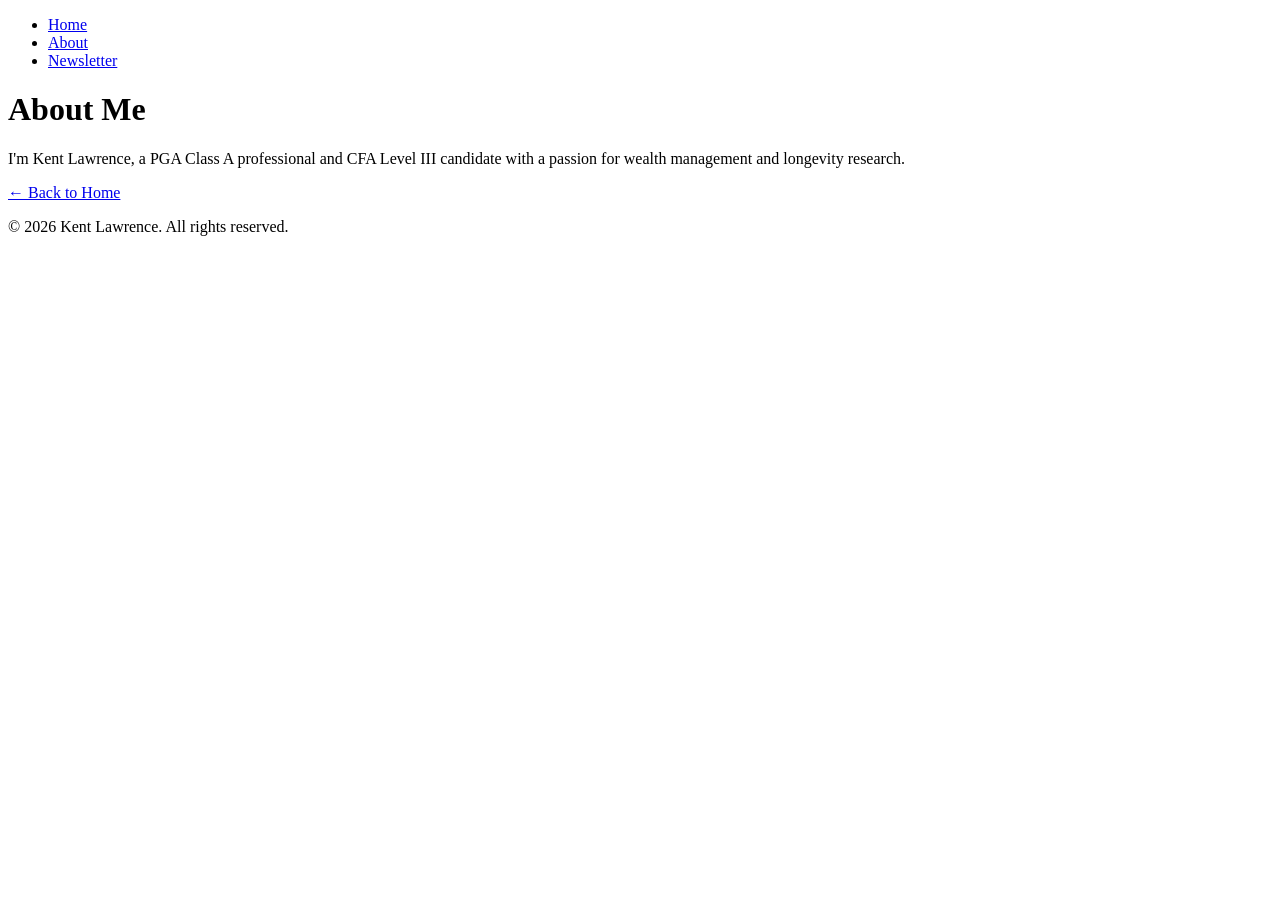
==== about.html @ 8d7f850c "Initial website setup: home, about, and resources pages with styling" ====
<!DOCTYPE html>
<html lang="en">
<head>
    <meta charset="UTF-8">
    <meta name="viewport" content="width=device-width, initial-scale=1.0">
    <title>About - The Askloutos Letter</title>
    <link rel="stylesheet" href="css/style.css">
</head>
<body>
    <header>
        <nav>
            <ul>
                <li><a href="index.html">Home</a></li>
                <li><a href="about.html">About</a></li>
                <li><a href="https://newsletter.askloutos.com">Newsletter</a></li>
            </ul>
        </nav>
    </header>

    <main>
        <h1>About Me</h1>
        <p>I'm Kent Lawrence, a PGA Class A professional and CFA Level III candidate with a passion for wealth management and longevity research.</p>
        <p><a href="index.html">← Back to Home</a></p>
    </main>

    <footer>
        <p>&copy; 2026 Kent Lawrence. All rights reserved.</p>
    </footer>
</body>
</html>
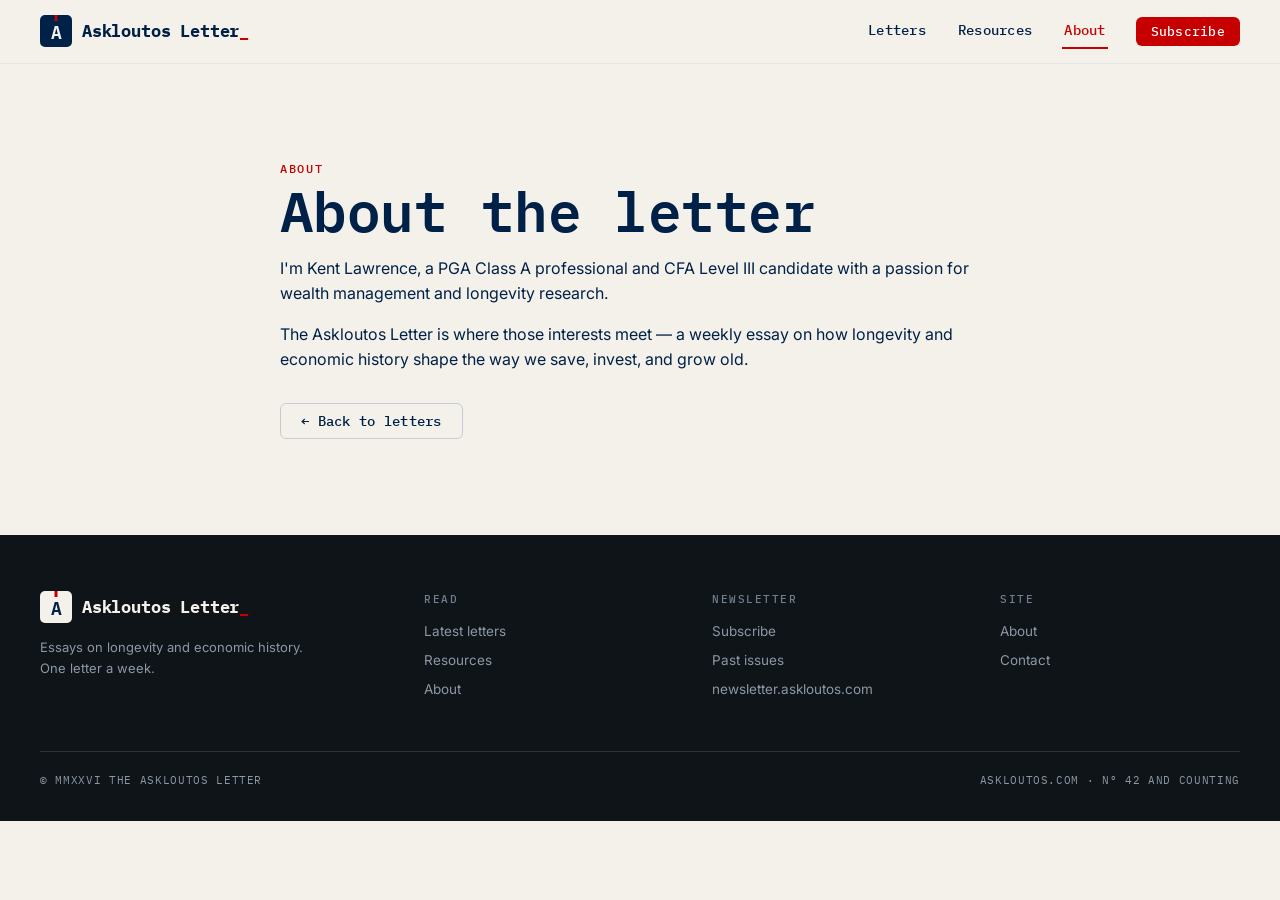
==== commit adfc2d52: "Phase 1: Responsive homepage, about, resources with design system Co-Authored-By: Claude Opus 4.8 <n" ====
--- a/about.html
+++ b/about.html
@@ -7,24 +7,70 @@
     <link rel="stylesheet" href="css/style.css">
 </head>
 <body>
-    <header>
-        <nav>
-            <ul>
-                <li><a href="index.html">Home</a></li>
-                <li><a href="about.html">About</a></li>
-                <li><a href="https://newsletter.askloutos.com">Newsletter</a></li>
-            </ul>
-        </nav>
+    <header class="site-header">
+        <div class="nav-inner">
+            <a class="brand" href="index.html">
+                <span class="brand-mark">A</span>
+                <span class="brand-word">Askloutos Letter<i>_</i></span>
+            </a>
+            <input type="checkbox" id="nav-toggle" class="nav-toggle-input">
+            <label for="nav-toggle" class="nav-toggle" aria-label="Menu"><span></span></label>
+            <nav class="nav-links">
+                <a class="nav-link" href="index.html">Letters</a>
+                <a class="nav-link" href="resources.html">Resources</a>
+                <a class="nav-link is-active" href="about.html">About</a>
+                <a class="btn btn-accent btn-sm nav-cta" href="https://newsletter.askloutos.com">Subscribe</a>
+            </nav>
+        </div>
     </header>
 
     <main>
-        <h1>About Me</h1>
-        <p>I'm Kent Lawrence, a PGA Class A professional and CFA Level III candidate with a passion for wealth management and longevity research.</p>
-        <p><a href="index.html">← Back to Home</a></p>
+        <section class="section">
+            <div class="container-narrow">
+                <div class="kicker">ABOUT</div>
+                <h1>About the letter</h1>
+                <p>I'm Kent Lawrence, a PGA Class A professional and CFA Level III candidate with a passion for wealth management and longevity research.</p>
+                <p>The Askloutos Letter is where those interests meet — a weekly essay on how longevity and economic history shape the way we save, invest, and grow old.</p>
+                <div class="mt-6">
+                    <a class="btn btn-secondary" href="index.html">← Back to letters</a>
+                </div>
+            </div>
+        </section>
     </main>
 
-    <footer>
-        <p>&copy; 2026 Kent Lawrence. All rights reserved.</p>
+    <footer class="site-footer">
+        <div class="footer-inner">
+            <div class="footer-grid">
+                <div class="footer-brand">
+                    <a class="brand brand-inverse" href="index.html">
+                        <span class="brand-mark">A</span>
+                        <span class="brand-word">Askloutos Letter<i>_</i></span>
+                    </a>
+                    <p>Essays on longevity and economic history. One letter a week.</p>
+                </div>
+                <div class="footer-col">
+                    <div class="footer-col-title">READ</div>
+                    <a href="index.html">Latest letters</a>
+                    <a href="resources.html">Resources</a>
+                    <a href="about.html">About</a>
+                </div>
+                <div class="footer-col">
+                    <div class="footer-col-title">NEWSLETTER</div>
+                    <a href="https://newsletter.askloutos.com/subscribe">Subscribe</a>
+                    <a href="https://newsletter.askloutos.com">Past issues</a>
+                    <a href="https://newsletter.askloutos.com">newsletter.askloutos.com</a>
+                </div>
+                <div class="footer-col">
+                    <div class="footer-col-title">SITE</div>
+                    <a href="about.html">About</a>
+                    <a href="mailto:kent.law0923@gmail.com">Contact</a>
+                </div>
+            </div>
+            <div class="footer-legal">
+                <span>© MMXXVI THE ASKLOUTOS LETTER</span>
+                <span>ASKLOUTOS.COM · Nº 42 AND COUNTING</span>
+            </div>
+        </div>
     </footer>
 </body>
 </html>
--- a/css/style.css
+++ b/css/style.css
@@ -0,0 +1,22 @@
+/* ============================================================
+   THE ASKLOUTOS LETTER — stylesheet index
+   Single entry point loaded by every page (<link href="css/style.css">).
+   Imports the design-system files in dependency order.
+   tokens.css MUST come first — everything else references its vars.
+   ============================================================ */
+
+@import url('tokens.css');                    /* colors, type, spacing, base elements */
+
+/* Layout */
+@import url('layout-grid.css');
+@import url('layout-flex.css');
+@import url('layout-spacing.css');
+@import url('responsive-breakpoints.css');
+
+/* Components */
+@import url('components-navigation.css');
+@import url('components-hero.css');
+@import url('components-cards.css');
+@import url('components-buttons.css');
+@import url('components-forms.css');
+@import url('components-footer.css');
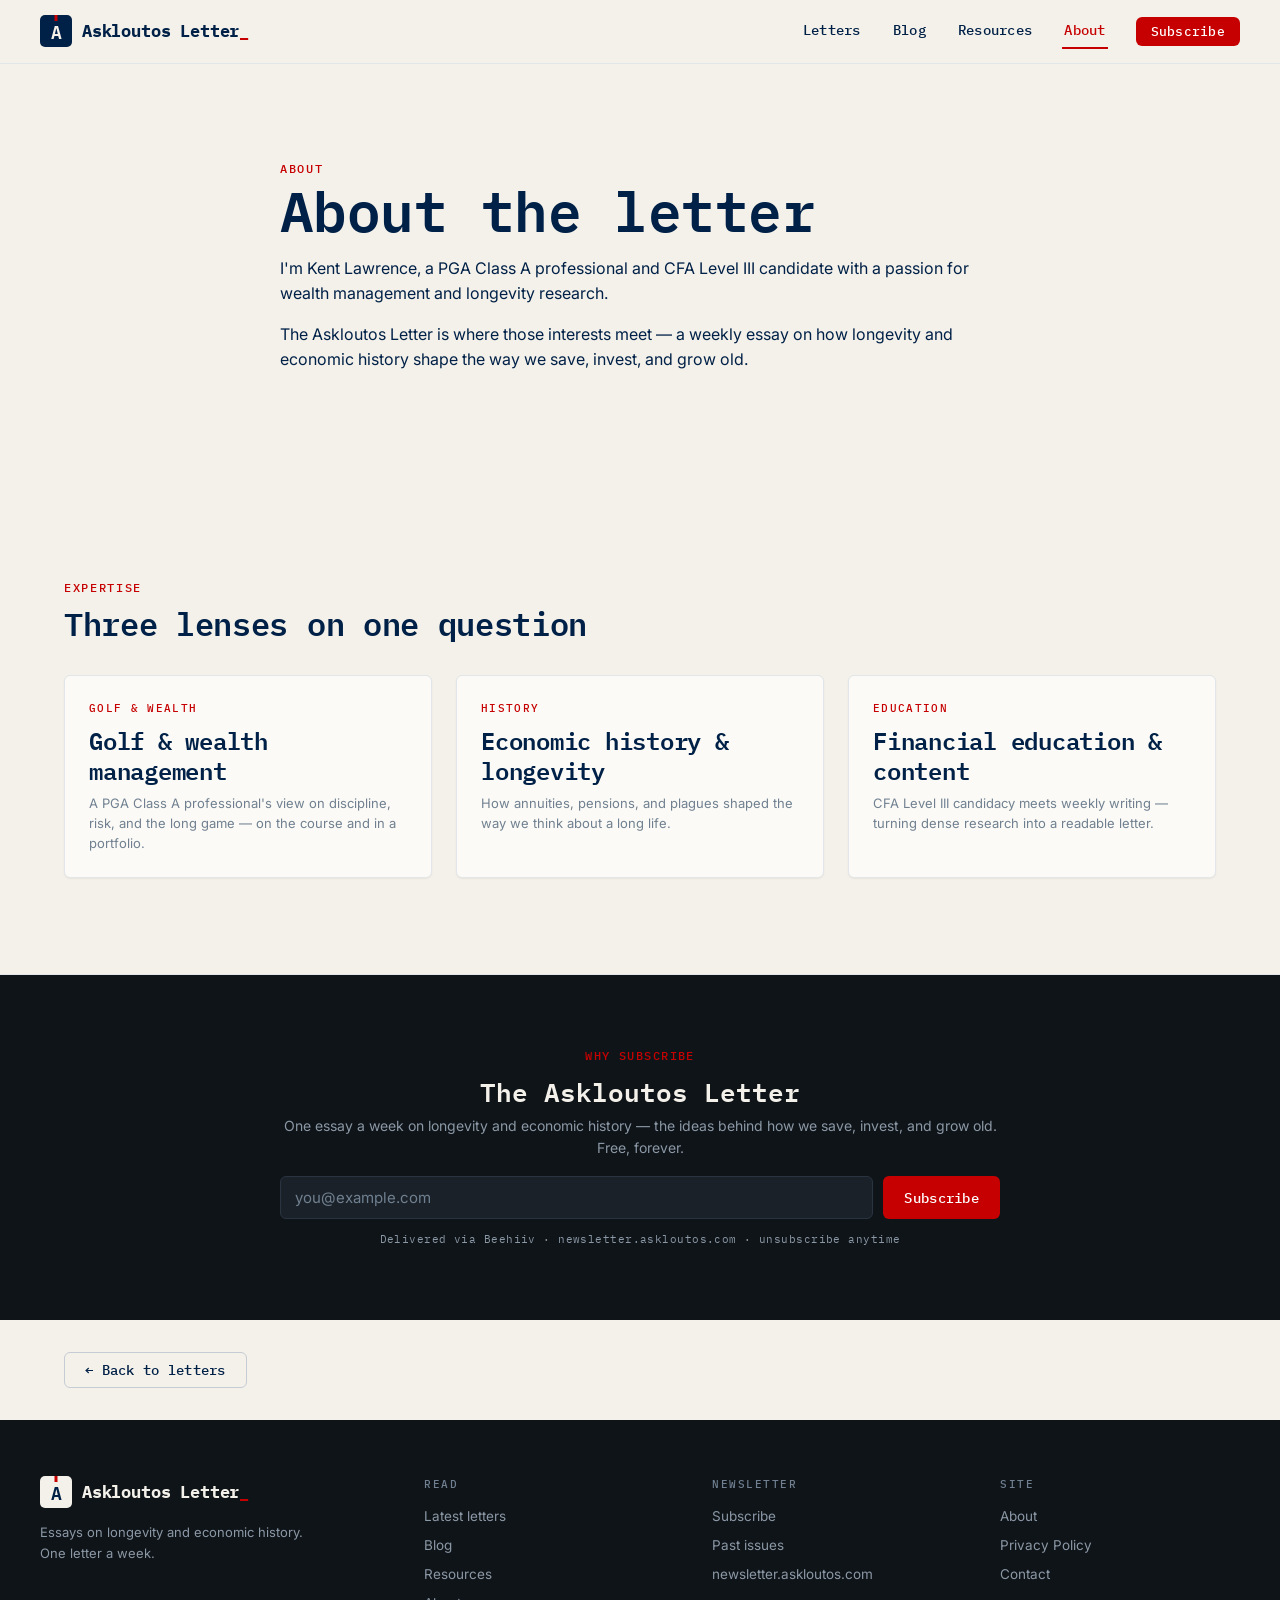
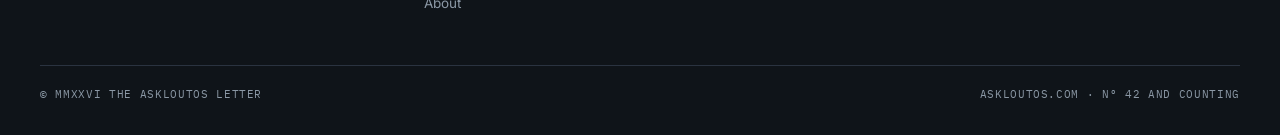
==== commit 409488ee: "Phase 1: Add SEO metadata, Blog nav, homepage/about sections - Adds description/keywords/OG/canonica" ====
--- a/about.html
+++ b/about.html
@@ -3,7 +3,16 @@
 <head>
     <meta charset="UTF-8">
     <meta name="viewport" content="width=device-width, initial-scale=1.0">
-    <title>About - The Askloutos Letter</title>
+    <title>About Kent Lawrence | Askloutos</title>
+    <meta name="description" content="Learn about Kent Lawrence, PGA professional and CFA Level III candidate exploring longevity, economics, and wealth management.">
+    <meta name="keywords" content="longevity, economics, financial history, wealth management, Kent Lawrence">
+    <meta name="author" content="Kent Lawrence">
+    <link rel="canonical" href="https://askloutos.com/about.html">
+    <meta property="og:title" content="About Kent Lawrence | Askloutos">
+    <meta property="og:description" content="PGA professional and CFA Level III candidate exploring longevity, economics, and wealth management.">
+    <meta property="og:type" content="website">
+    <meta property="og:url" content="https://askloutos.com/about.html">
+    <meta property="og:image" content="https://askloutos.com/assets/logo-combined.svg">
     <link rel="stylesheet" href="css/style.css">
 </head>
 <body>
@@ -17,6 +26,7 @@
             <label for="nav-toggle" class="nav-toggle" aria-label="Menu"><span></span></label>
             <nav class="nav-links">
                 <a class="nav-link" href="index.html">Letters</a>
+                <a class="nav-link" href="blog.html">Blog</a>
                 <a class="nav-link" href="resources.html">Resources</a>
                 <a class="nav-link is-active" href="about.html">About</a>
                 <a class="btn btn-accent btn-sm nav-cta" href="https://newsletter.askloutos.com">Subscribe</a>
@@ -31,11 +41,53 @@
                 <h1>About the letter</h1>
                 <p>I'm Kent Lawrence, a PGA Class A professional and CFA Level III candidate with a passion for wealth management and longevity research.</p>
                 <p>The Askloutos Letter is where those interests meet — a weekly essay on how longevity and economic history shape the way we save, invest, and grow old.</p>
-                <div class="mt-6">
-                    <a class="btn btn-secondary" href="index.html">← Back to letters</a>
+            </div>
+        </section>
+
+        <!-- Expertise pillars -->
+        <section class="section section-rule">
+            <div class="container">
+                <div class="kicker mb-2">EXPERTISE</div>
+                <h2 class="mb-6">Three lenses on one question</h2>
+                <div class="card-grid">
+                    <div class="card">
+                        <div class="post-card-kicker">Golf &amp; wealth</div>
+                        <h3 class="mt-2 mb-2">Golf &amp; wealth management</h3>
+                        <p class="text-small m-0">A PGA Class A professional's view on discipline, risk, and the long game — on the course and in a portfolio.</p>
+                    </div>
+                    <div class="card">
+                        <div class="post-card-kicker">History</div>
+                        <h3 class="mt-2 mb-2">Economic history &amp; longevity</h3>
+                        <p class="text-small m-0">How annuities, pensions, and plagues shaped the way we think about a long life.</p>
+                    </div>
+                    <div class="card">
+                        <div class="post-card-kicker">Education</div>
+                        <h3 class="mt-2 mb-2">Financial education &amp; content</h3>
+                        <p class="text-small m-0">CFA Level III candidacy meets weekly writing — turning dense research into a readable letter.</p>
+                    </div>
                 </div>
             </div>
         </section>
+
+        <!-- Newsletter pitch -->
+        <section class="signup-band">
+            <div class="signup-band-inner">
+                <div class="signup signup-dark">
+                    <div class="signup-kicker">WHY SUBSCRIBE</div>
+                    <div class="signup-heading">The Askloutos Letter</div>
+                    <p class="signup-sub">One essay a week on longevity and economic history — the ideas behind how we save, invest, and grow old. Free, forever.</p>
+                    <form class="signup-row" action="https://newsletter.askloutos.com/subscribe" method="get">
+                        <input class="input input-dark" type="email" name="email" placeholder="you@example.com" aria-label="Email address">
+                        <button class="btn btn-accent" type="submit">Subscribe</button>
+                    </form>
+                    <div class="signup-legal">Delivered via Beehiiv · newsletter.askloutos.com · unsubscribe anytime</div>
+                </div>
+            </div>
+        </section>
+
+        <div class="container mt-6 mb-6">
+            <a class="btn btn-secondary" href="index.html">← Back to letters</a>
+        </div>
     </main>
 
     <footer class="site-footer">
@@ -51,6 +103,7 @@
                 <div class="footer-col">
                     <div class="footer-col-title">READ</div>
                     <a href="index.html">Latest letters</a>
+                    <a href="blog.html">Blog</a>
                     <a href="resources.html">Resources</a>
                     <a href="about.html">About</a>
                 </div>
@@ -63,6 +116,7 @@
                 <div class="footer-col">
                     <div class="footer-col-title">SITE</div>
                     <a href="about.html">About</a>
+                    <a href="privacy.html">Privacy Policy</a>
                     <a href="mailto:kent.law0923@gmail.com">Contact</a>
                 </div>
             </div>
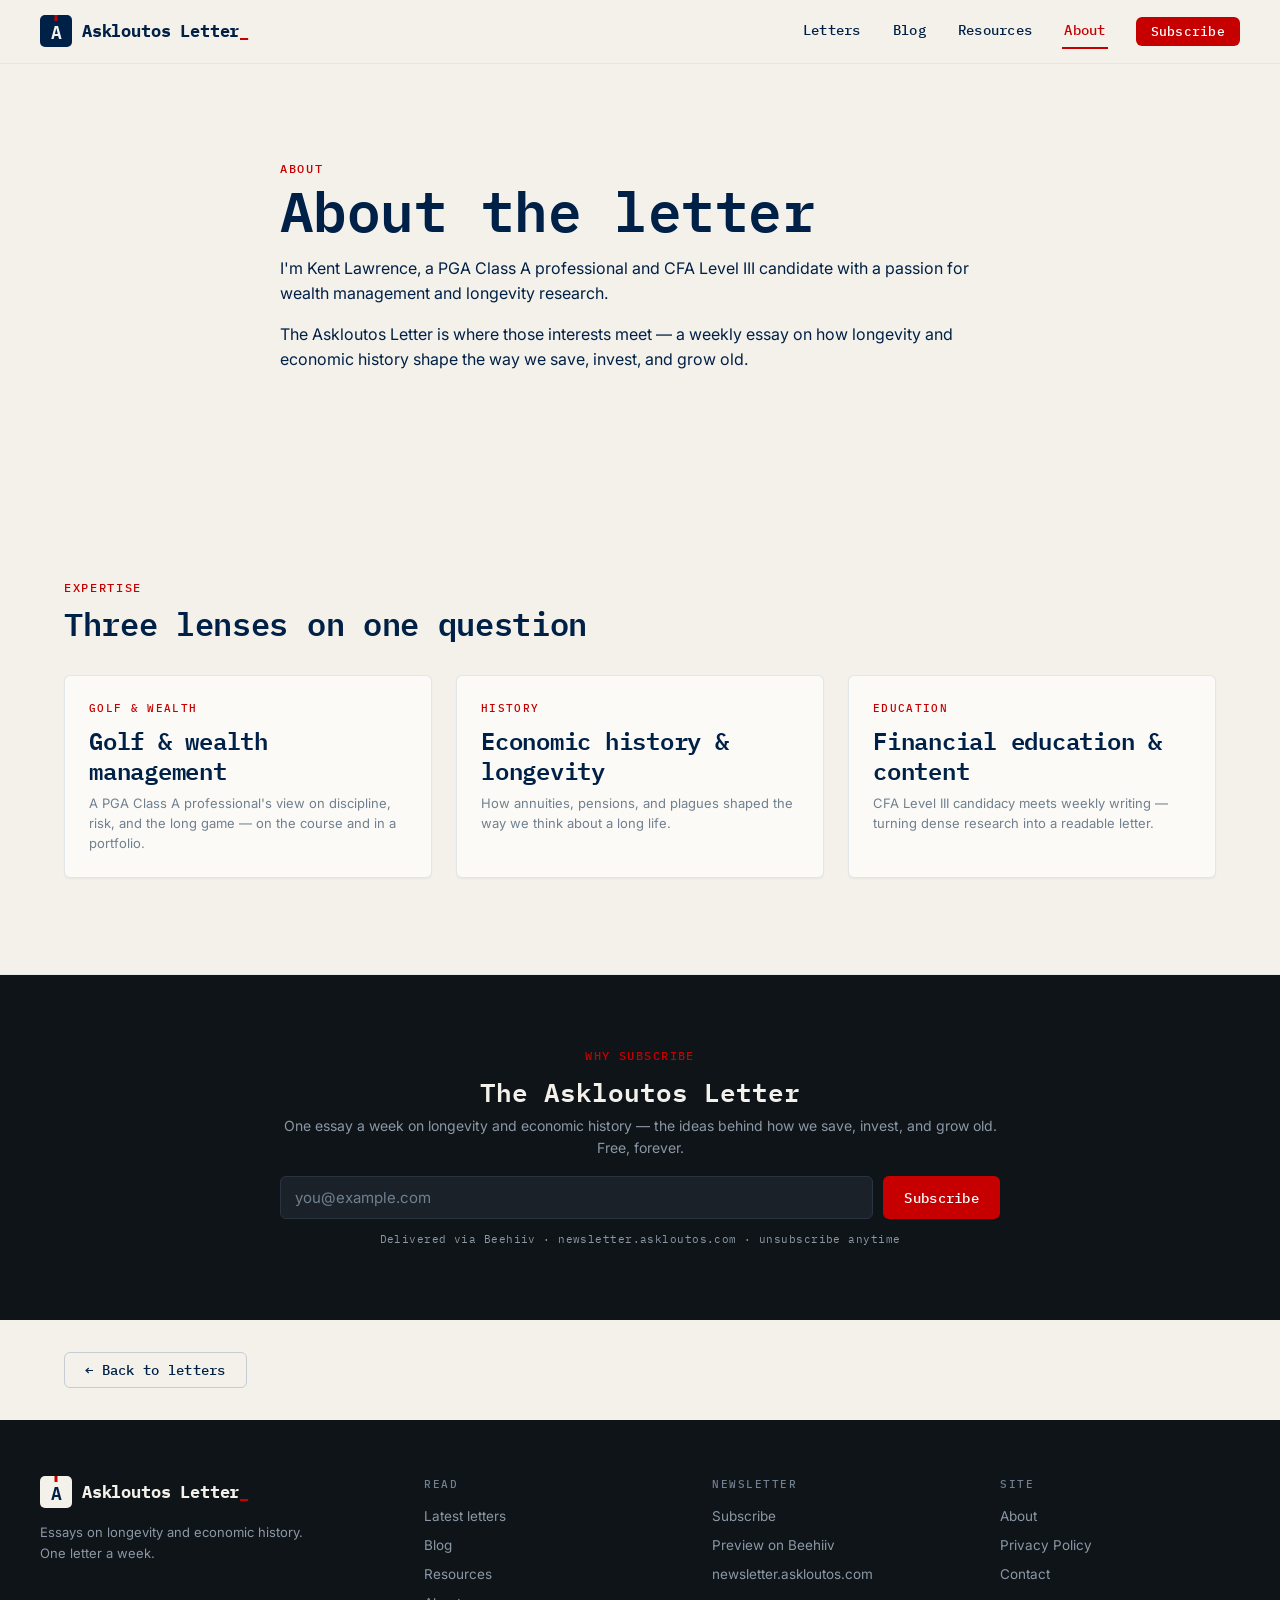
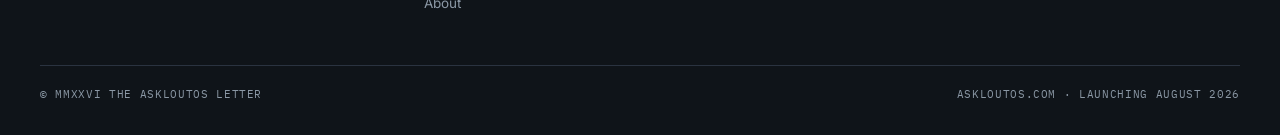
==== commit b418d09a: "Phase 1: Reframe site for pre-launch (real Beehiiv state) Beehiiv shows 0 published posts, 4 subscri" ====
--- a/about.html
+++ b/about.html
@@ -110,7 +110,7 @@
                 <div class="footer-col">
                     <div class="footer-col-title">NEWSLETTER</div>
                     <a href="https://newsletter.askloutos.com/subscribe">Subscribe</a>
-                    <a href="https://newsletter.askloutos.com">Past issues</a>
+                    <a href="https://newsletter.askloutos.com">Preview on Beehiiv</a>
                     <a href="https://newsletter.askloutos.com">newsletter.askloutos.com</a>
                 </div>
                 <div class="footer-col">
@@ -122,7 +122,7 @@
             </div>
             <div class="footer-legal">
                 <span>© MMXXVI THE ASKLOUTOS LETTER</span>
-                <span>ASKLOUTOS.COM · Nº 42 AND COUNTING</span>
+                <span>ASKLOUTOS.COM · LAUNCHING AUGUST 2026</span>
             </div>
         </div>
     </footer>
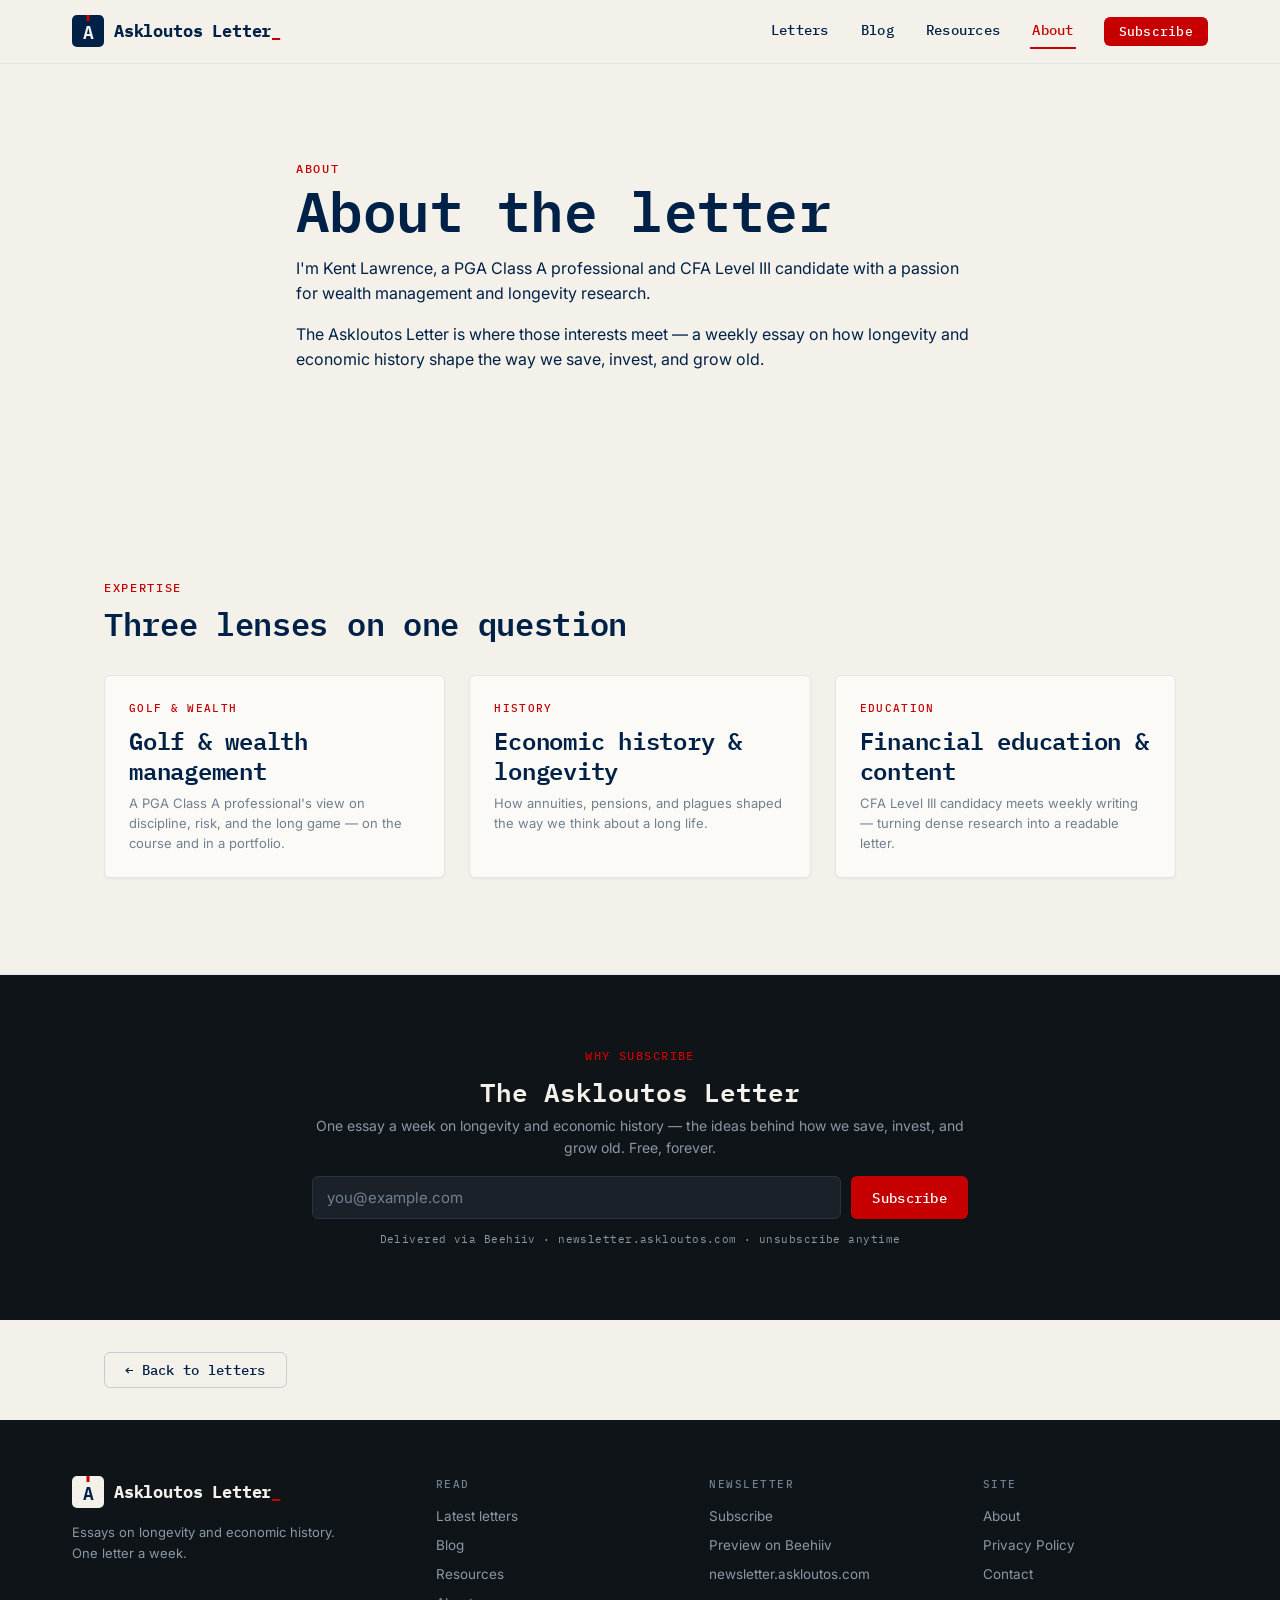
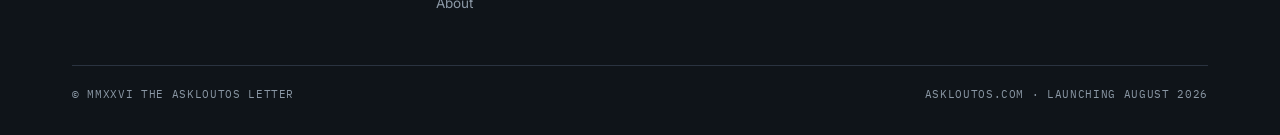
==== commit 73b5f1f4: "Fix contact email, CFA candidate wording, and mobile zoom - Replace kent.law0923@gmail.com with greg" ====
--- a/about.html
+++ b/about.html
@@ -1,6 +1,14 @@
 <!DOCTYPE html>
 <html lang="en">
 <head>
+    <!-- Google tag (gtag.js) -->
+    <script async src="https://www.googletagmanager.com/gtag/js?id=G-WVNJ2CNV35"></script>
+    <script>
+      window.dataLayer = window.dataLayer || [];
+      function gtag(){dataLayer.push(arguments);}
+      gtag('js', new Date());
+      gtag('config', 'G-WVNJ2CNV35');
+    </script>
     <meta charset="UTF-8">
     <meta name="viewport" content="width=device-width, initial-scale=1.0">
     <title>About Kent Lawrence | Askloutos</title>
@@ -117,7 +125,7 @@
                     <div class="footer-col-title">SITE</div>
                     <a href="about.html">About</a>
                     <a href="privacy.html">Privacy Policy</a>
-                    <a href="mailto:kent.law0923@gmail.com">Contact</a>
+                    <a href="mailto:greg@askloutos.com">Contact</a>
                 </div>
             </div>
             <div class="footer-legal">
